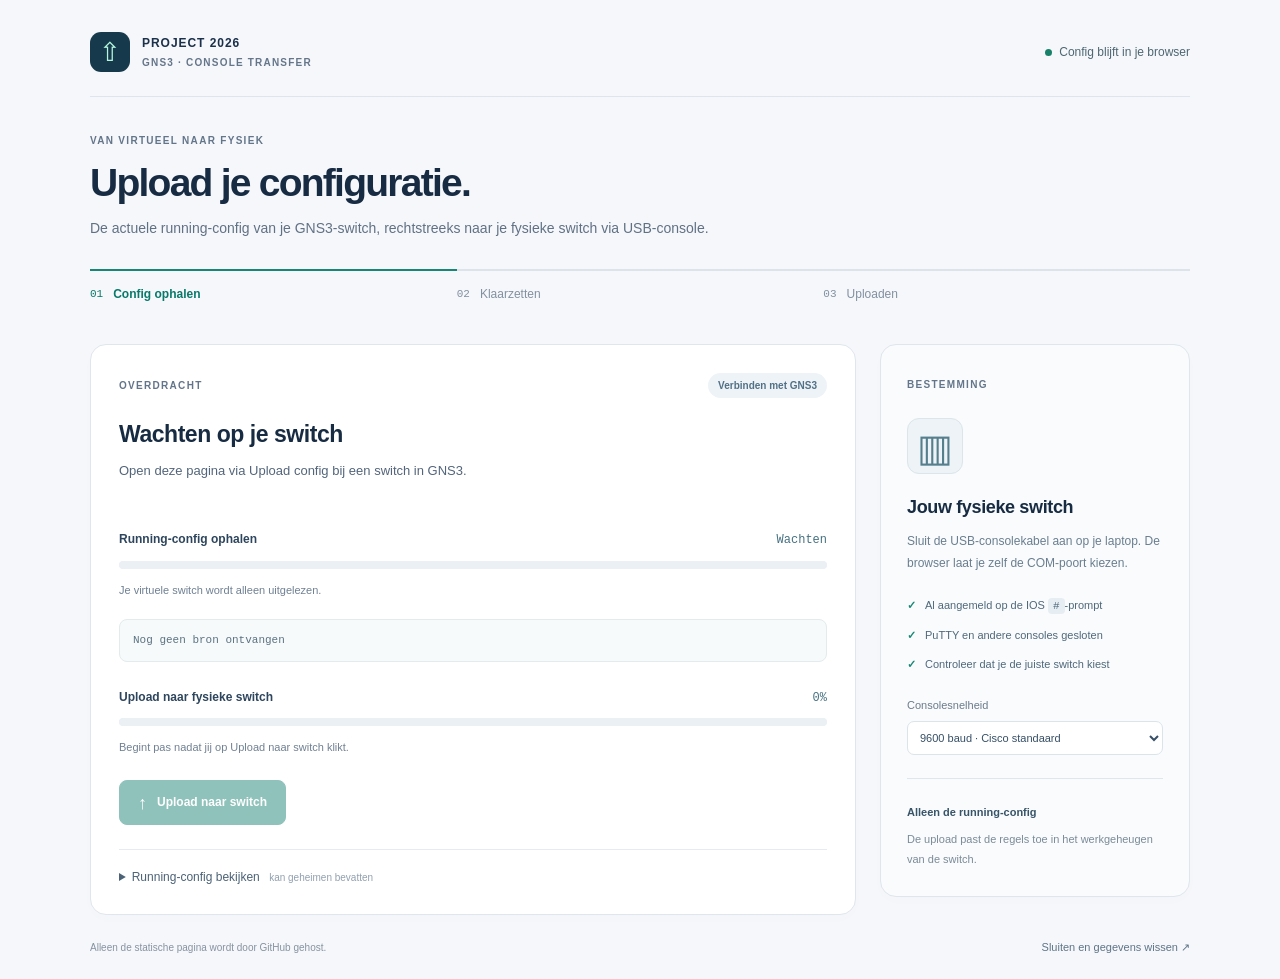
==== index.html @ 98f37f7c "Make switch upload save filtering opt-out" ====
<!doctype html>
<html lang="nl"><head><meta charset="utf-8"><meta http-equiv="Content-Security-Policy" content="default-src 'none'; script-src 'self'; style-src 'self'; connect-src 'none'; img-src 'self'; object-src 'none'; base-uri 'none'; form-action 'none'"><meta name="referrer" content="no-referrer"><meta name="viewport" content="width=device-width,initial-scale=1"><title>Upload config · Project 2026</title><link rel="stylesheet" href="style.css?v=20261119-2"><script type="module" src="upload-page.mjs?v=20261119-2"></script></head>
<body><main class="upload-app" id="app" data-phase="waiting">
<header class="app-header"><a class="app-brand" href="./upload.html"><span class="brand-icon" aria-hidden="true">⇧</span><span>PROJECT 2026<small>GNS3 · CONSOLE TRANSFER</small></span></a><span class="connection-pill"><span></span> Config blijft in je browser</span></header>
<section class="page-heading"><p class="eyebrow">VAN VIRTUEEL NAAR FYSIEK</p><h1>Upload je configuratie.</h1><p class="intro">De actuele running-config van je GNS3-switch, rechtstreeks naar je fysieke switch via USB-console.</p></section>
<ol class="stepper" aria-label="Voortgang"><li id="step-fetch" aria-current="step"><span>01</span> Config ophalen</li><li id="step-ready"><span>02</span> Klaarzetten</li><li id="step-upload"><span>03</span> Uploaden</li></ol>
<div class="transfer-layout"><section class="transfer-card"><div class="card-heading"><span class="eyebrow">OVERDRACHT</span><span id="phase-badge" class="phase-badge">Verbinden met GNS3</span></div><h2 id="name">Wachten op je switch</h2><p id="status" role="status" aria-live="polite">Open deze pagina via Upload config in GNS3.</p>
<div class="save-control" id="save-control" hidden>
<label class="save-option"><input id="hide-save-commands" type="checkbox" checked autocomplete="off" aria-controls="config" aria-describedby="save-upload-note"> Opslagopdrachten uit de config filteren</label>
<p id="save-upload-note" class="progress-note" aria-live="polite"></p>
</div>
<div class="progress-block"><div class="progress-title"><label for="fetch-progress">Running-config ophalen</label><span id="fetch-value">Wachten</span></div><progress id="fetch-progress" max="100" value="0" aria-label="Voortgang ophalen"></progress><p id="fetch-note" class="progress-note">Je virtuele switch wordt alleen uitgelezen.</p></div>
<div class="config-facts" id="detail">Nog geen bron ontvangen</div>
<p id="source-freshness" class="progress-note" hidden>Ontvangen op deze pagina om <time id="received-at"></time> · <span id="source-age"></span></p>
<div class="progress-block upload-block"><div class="progress-title"><label for="upload-progress">Upload naar fysieke switch</label><span id="upload-value">0%</span></div><progress id="upload-progress" max="100" value="0" aria-label="Voortgang uploaden"></progress><p id="upload-note" class="progress-note">Begint pas nadat jij op Upload naar switch klikt.</p></div>
<div class="actions"><button id="send" disabled><span aria-hidden="true">↑</span> Upload naar switch</button><button id="stop" class="secondary danger" hidden>Upload stoppen</button></div><p id="browser-note" class="progress-note"></p>
<details class="config-details"><summary>Running-config bekijken <span>kan geheimen bevatten</span></summary><pre id="config"></pre></details></section>
<aside class="destination-card"><span class="eyebrow">BESTEMMING</span><div class="device-icon" aria-hidden="true">▥</div><h2>Jouw fysieke switch</h2><p>Sluit de USB-consolekabel aan op je laptop. De browser laat je zelf de COM-poort kiezen.</p><ul class="requirements"><li>Al aangemeld op de IOS <code>#</code>-prompt</li><li>PuTTY en andere consoles gesloten</li><li>Controleer dat je de juiste switch kiest</li></ul><label for="baud">Consolesnelheid</label><select id="baud"><option value="9600">9600 baud · Cisco standaard</option><option value="115200">115200 baud</option></select><div class="save-note"><strong id="destination-save-title">Alleen de running-config</strong><p id="destination-save-note">De upload past de regels toe in het werkgeheugen van de switch.</p></div></aside></div>
<footer class="upload-footer"><span>Alleen de statische pagina wordt door GitHub gehost.</span><button id="cancel" class="text">Sluiten en gegevens wissen ↗</button></footer>
</main></body></html>
---- style.css ----
:root{font:16px/1.55 'Segoe UI',Arial,sans-serif;color:#173338;background:#f2f6f4;--accent:#087c70}*{box-sizing:border-box}body{margin:0}main{max-width:1020px;margin:auto;padding:36px 30px}header{display:flex;justify-content:space-between;align-items:center;gap:16px}.brand,.eyebrow{font-size:12px;font-weight:700;letter-spacing:.11em;color:#46736b}.badge{font-size:12px;background:#fff1cf;color:#795a14;padding:5px 11px;border-radius:20px}h1{font-size:36px;letter-spacing:-.035em;margin:26px 0 6px;line-height:1.15}h2{font-size:21px;line-height:1.3;margin:10px 0}p{margin:12px 0}.lead{color:#56716c;font-size:17px;margin-bottom:28px}nav{display:flex;border-bottom:1px solid #ccdcd6;margin-bottom:22px}nav span{flex:1;padding:12px 4px;color:#607670;font-weight:600;font-size:14px}nav [aria-current]{color:var(--accent);border-bottom:3px solid var(--accent)}aside{padding:13px 18px;background:#e0eeea;border-radius:10px;margin-bottom:20px}.columns{display:grid;grid-template-columns:1fr 1fr;gap:20px}.card{background:white;border:1px solid #d8e3de;border-radius:16px;padding:24px;box-shadow:0 4px 20px #193b3005}.apply{margin-top:20px}.actions{display:flex;gap:12px;align-items:center;flex-wrap:wrap;margin-top:20px}button,select{font:inherit;border-radius:8px}button{background:var(--accent);color:#fff;border:1px solid var(--accent);padding:10px 16px;font-weight:600;cursor:pointer}button.secondary{background:#fff;color:#176258;border-color:#a6c8be}button.text{background:transparent;color:#426b64;border:0;padding:10px 0;font-weight:400}button:disabled{opacity:.4;cursor:not-allowed}button:hover:enabled{filter:brightness(.94)}button:focus-visible,summary:focus-visible,input:focus-visible,select:focus-visible{outline:3px solid #edb93c;outline-offset:4px}.muted,footer{color:#657c75;font-size:13px}details{margin-top:16px}summary{cursor:pointer;color:#2f6c60}dl{display:grid;grid-template-columns:110px 1fr;gap:8px;font-size:14px}dt{color:#70827c}dd{margin:0;overflow-wrap:anywhere}.check{display:flex;align-items:flex-start;gap:8px;margin-top:14px;font-size:14px}.check input{margin:5px 0 0;accent-color:var(--accent)}select{border:1px solid #bbcfc6;background:white;padding:6px;max-width:100%}label{font-size:14px}.options{padding-top:12px;border-top:1px solid #e4ece7}progress{display:block;width:100%;height:10px;accent-color:var(--accent);margin-top:24px}pre{white-space:pre-wrap;overflow-wrap:anywhere;background:#163d38;color:#d9f3e8;border-radius:8px;padding:18px;font:13px/1.6 Consolas,monospace;max-height:300px;overflow:auto}footer{padding:24px 0}.launcher{max-width:720px;padding-top:70px}.launcher h1{font-size:46px}.launcher .card{margin-top:32px}.error{color:#a43125}#result{min-height:28px}#portStatus,#checkStatus{font-size:14px}@media(max-width:650px){main{padding:22px 16px}.columns{grid-template-columns:1fr}h1{font-size:30px}.launcher h1{font-size:36px}header{align-items:flex-start;flex-wrap:wrap}.card{padding:20px}nav span{font-size:12px}dl{grid-template-columns:100px 1fr}}

/* Console upload workspace */
body:has(.upload-app){background:#f5f7fa;color:#192c43}.upload-app{max-width:1180px;padding:32px 40px 24px}.upload-app .app-header{border-bottom:1px solid #dfe5ed;padding-bottom:24px}.app-brand{display:flex;align-items:center;gap:12px;text-decoration:none;color:#1b304b;font-size:12px;font-weight:800;letter-spacing:.08em}.app-brand small{display:block;margin-top:2px;color:#65758a;font-size:10px;letter-spacing:.12em}.brand-icon{display:grid;place-items:center;width:40px;height:40px;background:#16394c;color:#b5f7de;border-radius:11px;font-size:26px;font-weight:500}.connection-pill{display:flex;align-items:center;gap:7px;font-size:12px;color:#4e6772}.connection-pill>span{width:7px;height:7px;background:#178269;border-radius:50%}.upload-app .page-heading{margin:36px 0 28px}.upload-app .eyebrow{color:#63758a;font-size:10px;letter-spacing:.13em;font-weight:700}.upload-app h1{font-size:39px;letter-spacing:-.045em;margin:10px 0 12px;font-weight:700;color:#172b43}.upload-app .intro{font-size:14px;color:#617185;max-width:650px;line-height:1.7}.stepper{list-style:none;display:flex;padding:0;margin:0 0 26px;gap:0}.stepper li{flex:1;display:flex;align-items:center;gap:10px;color:#8290a1;font-size:12px;padding:14px 0;border-top:2px solid #dce3eb}.stepper li span{font:11px/1.6 Consolas,monospace}.stepper li[aria-current]{color:#08796a;border-color:#168775;font-weight:700}.transfer-layout{display:grid;grid-template-columns:minmax(0,1fr) 310px;gap:24px;align-items:start}.transfer-card,.destination-card{background:#fff;border:1px solid #dfe6ed;border-radius:16px;padding:28px;box-shadow:0 4px 15px #233b5803}.transfer-card{min-width:0}.card-heading{display:flex;justify-content:space-between;align-items:center;gap:10px;margin-bottom:22px}.phase-badge{font-size:10px;font-weight:600;color:#527187;background:#edf3f7;border-radius:20px;padding:5px 10px}.upload-app h2{font-size:23px;color:#172b43;letter-spacing:-.02em;margin:0 0 10px}.upload-app #status{font-size:13px;color:#53657b;line-height:1.7;min-height:44px;margin:0 0 26px}.progress-title{display:flex;justify-content:space-between;align-items:baseline;gap:12px;font-size:12px;font-weight:600;color:#2d455d}.progress-title label{font-size:12px}.progress-title span{font:12px Consolas,monospace;color:#467182}.upload-app progress{height:8px;border:0;border-radius:20px;overflow:hidden;appearance:none;margin:12px 0;background:#eaf0f4;accent-color:#168775}.upload-app progress::-webkit-progress-bar{background:#eaf0f4;border-radius:20px}.upload-app progress::-webkit-progress-value{background:#168775;border-radius:20px;transition:width .18s}.upload-app progress::-moz-progress-bar{background:#168775;border-radius:20px}.upload-app progress:indeterminate{background:linear-gradient(90deg,#eaf0f4 20%,#65b8a6 50%,#eaf0f4 80%);background-size:200% 100%;animation:loading-bar 1.7s ease-in-out infinite}.upload-app progress:indeterminate::-webkit-progress-bar{background:transparent}.progress-note{font-size:11px;line-height:1.65;color:#708093;margin:9px 0 0}.config-facts{font:11px/1.7 Consolas,monospace;overflow-wrap:anywhere;color:#5b7281;border:1px solid #e3ebed;background:#f7fafb;padding:11px 13px;border-radius:8px;margin:20px 0 26px}.upload-block{padding-top:0}.upload-app .actions{margin-top:24px;gap:10px}.upload-app button{font-size:12px;padding:12px 18px;border-radius:8px;background:#08796a;border-color:#08796a}.upload-app #send{display:flex;gap:10px;align-items:center}.upload-app #send>span{font-size:18px;line-height:1}.upload-app button:disabled{opacity:.45}.upload-app button.danger{background:#fff;border-color:#d6a6a6;color:#9e3333}.upload-app [hidden]{display:none!important}.upload-app .text{background:none;border:0;color:#5e7488;padding:0;font-size:11px;font-weight:400}.config-details{border-top:1px solid #e6ebf1;padding-top:18px;margin-top:24px}.config-details summary{font-size:12px;color:#4c6277}.config-details summary span{color:#91a0af;font-size:10px;margin-left:6px}.upload-app pre{background:#152b3b;color:#d6e6e7;font-size:11px;line-height:1.7;border-radius:8px;margin:14px 0 0}.destination-card{background:#f9fbfc;padding:26px}.device-icon{display:grid;place-items:center;border:1px solid #dbe5eb;border-radius:12px;width:56px;height:56px;color:#557f8d;background:#edf3f6;font-size:38px;margin:22px 0}.destination-card h2{font-size:18px}.destination-card>p{font-size:12px;line-height:1.8;color:#6a7e90}.requirements{list-style:none;padding:0;margin:22px 0;color:#50687c;font-size:11px;line-height:1.8}.requirements li{position:relative;padding-left:18px;margin:9px 0}.requirements li:before{content:'✓';position:absolute;left:0;color:#178775;font-weight:700}.upload-app code{background:#e7eef3;padding:2px 5px;border-radius:4px}.destination-card label{display:block;font-size:11px;color:#6a7b8c;margin-bottom:7px}.destination-card select{width:100%;font-size:11px;color:#364f66;padding:9px 8px;border-color:#dbe4eb;border-radius:7px}.save-note{border-top:1px solid #dfe7ec;margin-top:23px;padding-top:20px}.save-note strong{font-size:11px;color:#385469;font-weight:600}.save-note p{font-size:11px;line-height:1.8;color:#7b8b99;margin:7px 0 0}.upload-footer{display:flex;justify-content:space-between;align-items:center;gap:14px;margin-top:22px;font-size:10px;color:#8693a1;padding:0}.upload-app[data-phase="done"] .phase-badge,.upload-app[data-phase="ready"] .phase-badge{color:#08796a;background:#e8f5ef}.upload-app[data-phase="error"] .phase-badge,.upload-app[data-phase="stopped"] .phase-badge{color:#9b4531;background:#fcf0e8}.upload-app[data-phase="error"] #status,.upload-app[data-phase="stopped"] #status{color:#94452f}@keyframes loading-bar{to{background-position:-200% 0}}@media(prefers-reduced-motion:reduce){.upload-app progress:indeterminate{animation:none}.upload-app progress::-webkit-progress-value{transition:none}}@media(max-width:850px){.transfer-layout{grid-template-columns:1fr 270px;gap:16px}.upload-app{padding:26px 24px}.transfer-card,.destination-card{padding:22px}}@media(max-width:680px){.upload-app{padding:22px 18px}.upload-app .app-header{gap:14px}.connection-pill{font-size:10px}.upload-app h1{font-size:31px}.upload-app .page-heading{margin:28px 0 24px}.upload-app .intro{font-size:13px}.transfer-layout{grid-template-columns:1fr}.transfer-card{padding:23px 20px}.destination-card{padding:22px}.stepper li{font-size:10px;gap:6px}.upload-footer{align-items:flex-start;flex-direction:column;gap:12px}.card-heading{gap:8px}.phase-badge{font-size:9px}.config-details summary span{display:block;margin-left:14px;margin-top:5px}}

.upload-app #source-freshness{margin:-17px 0 24px;font-size:10px;color:#708093}.upload-app #received-at{font-variant-numeric:tabular-nums}

.upload-app #fetch-progress::-webkit-progress-value{transition:none}

.save-control{margin:-12px 0 18px;padding:10px 13px;border:1px solid #e3ebed;border-radius:8px;background:#f7fafb}
.save-option{display:flex;align-items:center;gap:8px;font-size:13px;font-weight:600;color:#2d455d;cursor:pointer}
.save-option input{width:16px;height:16px;margin:0;flex:none;accent-color:#08796a}
.save-control .progress-note{margin:4px 0 0 24px}
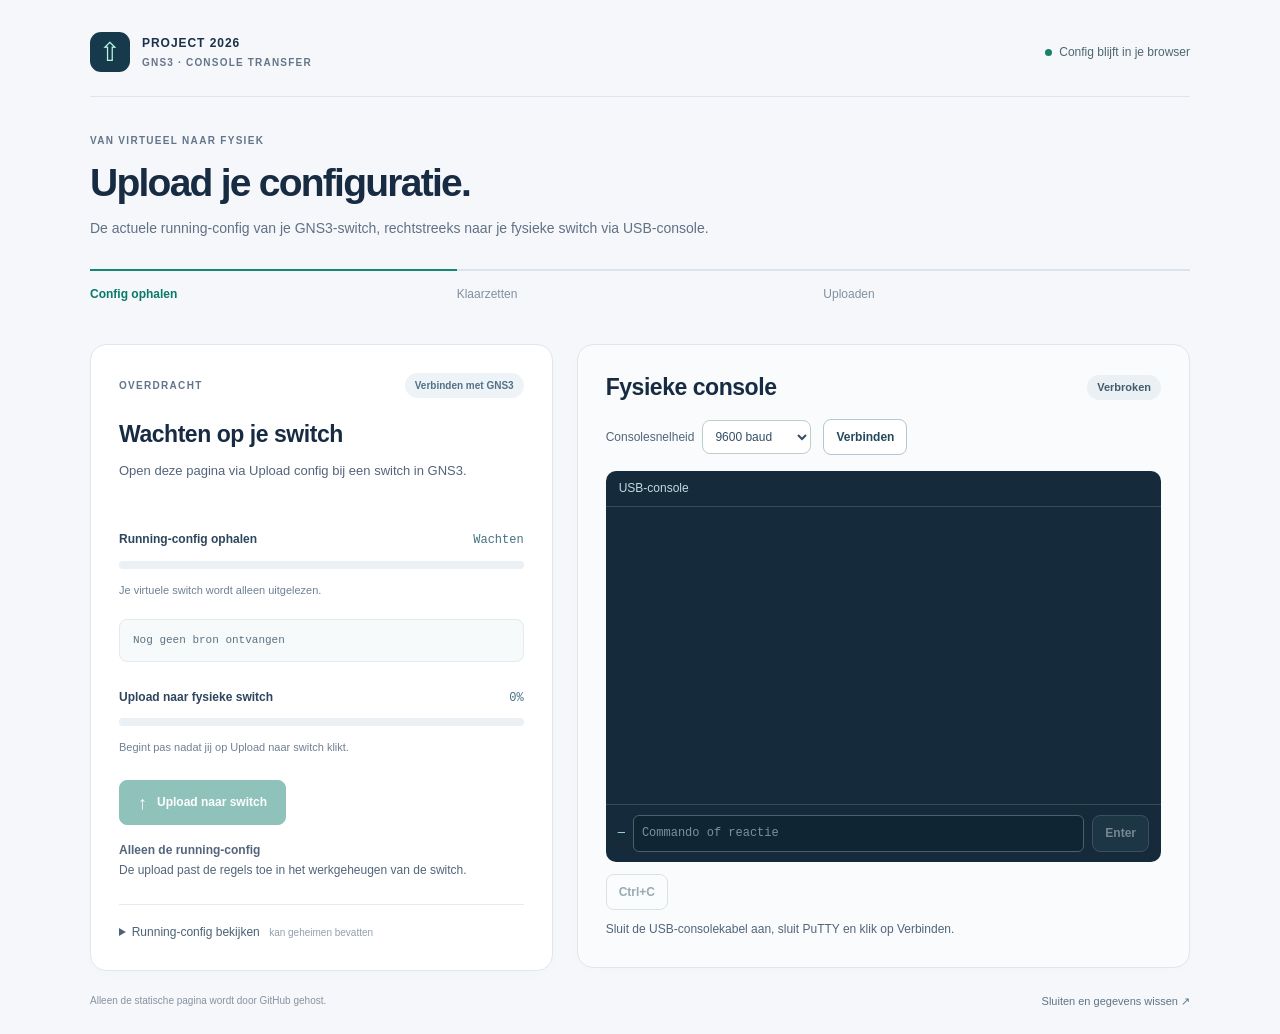
==== commit 858a8505: "Add live physical console to configuration uploads" ====
--- a/index.html
+++ b/index.html
@@ -1,10 +1,10 @@
 <!doctype html>
-<html lang="nl"><head><meta charset="utf-8"><meta http-equiv="Content-Security-Policy" content="default-src 'none'; script-src 'self'; style-src 'self'; connect-src 'none'; img-src 'self'; object-src 'none'; base-uri 'none'; form-action 'none'"><meta name="referrer" content="no-referrer"><meta name="viewport" content="width=device-width,initial-scale=1"><title>Upload config · Project 2026</title><link rel="stylesheet" href="style.css?v=20261119-2"><script type="module" src="upload-page.mjs?v=20261119-2"></script></head>
+<html lang="nl"><head><meta charset="utf-8"><meta http-equiv="Content-Security-Policy" content="default-src 'none'; script-src 'self'; style-src 'self'; connect-src 'none'; img-src 'self'; object-src 'none'; base-uri 'none'; form-action 'none'"><meta name="referrer" content="no-referrer"><meta name="viewport" content="width=device-width,initial-scale=1"><title>Upload config · Project 2026</title><link rel="stylesheet" href="style.css?v=20261122-1"><script type="module" src="upload-page.mjs?v=20261122-1"></script></head>
 <body><main class="upload-app" id="app" data-phase="waiting">
 <header class="app-header"><a class="app-brand" href="./upload.html"><span class="brand-icon" aria-hidden="true">⇧</span><span>PROJECT 2026<small>GNS3 · CONSOLE TRANSFER</small></span></a><span class="connection-pill"><span></span> Config blijft in je browser</span></header>
 <section class="page-heading"><p class="eyebrow">VAN VIRTUEEL NAAR FYSIEK</p><h1>Upload je configuratie.</h1><p class="intro">De actuele running-config van je GNS3-switch, rechtstreeks naar je fysieke switch via USB-console.</p></section>
-<ol class="stepper" aria-label="Voortgang"><li id="step-fetch" aria-current="step"><span>01</span> Config ophalen</li><li id="step-ready"><span>02</span> Klaarzetten</li><li id="step-upload"><span>03</span> Uploaden</li></ol>
-<div class="transfer-layout"><section class="transfer-card"><div class="card-heading"><span class="eyebrow">OVERDRACHT</span><span id="phase-badge" class="phase-badge">Verbinden met GNS3</span></div><h2 id="name">Wachten op je switch</h2><p id="status" role="status" aria-live="polite">Open deze pagina via Upload config in GNS3.</p>
+<ol class="stepper" aria-label="Voortgang"><li id="step-fetch" aria-current="step">Config ophalen</li><li id="step-ready">Klaarzetten</li><li id="step-upload">Uploaden</li></ol>
+<div class="transfer-layout"><section class="transfer-card" aria-label="Overdracht"><div class="card-heading"><span class="eyebrow">OVERDRACHT</span><span id="phase-badge" class="phase-badge">Verbinden met GNS3</span></div><h2 id="name">Wachten op je switch</h2><p id="status" role="status" aria-live="polite">Open deze pagina via Upload config in GNS3.</p>
 <div class="save-control" id="save-control" hidden>
 <label class="save-option"><input id="hide-save-commands" type="checkbox" checked autocomplete="off" aria-controls="config" aria-describedby="save-upload-note"> Opslagopdrachten uit de config filteren</label>
 <p id="save-upload-note" class="progress-note" aria-live="polite"></p>
@@ -14,7 +14,35 @@
 <p id="source-freshness" class="progress-note" hidden>Ontvangen op deze pagina om <time id="received-at"></time> · <span id="source-age"></span></p>
 <div class="progress-block upload-block"><div class="progress-title"><label for="upload-progress">Upload naar fysieke switch</label><span id="upload-value">0%</span></div><progress id="upload-progress" max="100" value="0" aria-label="Voortgang uploaden"></progress><p id="upload-note" class="progress-note">Begint pas nadat jij op Upload naar switch klikt.</p></div>
 <div class="actions"><button id="send" disabled><span aria-hidden="true">↑</span> Upload naar switch</button><button id="stop" class="secondary danger" hidden>Upload stoppen</button></div><p id="browser-note" class="progress-note"></p>
+<div class="save-note"><strong id="destination-save-title">Alleen de running-config</strong><p id="destination-save-note">De upload past de regels toe in het werkgeheugen van de switch.</p></div>
 <details class="config-details"><summary>Running-config bekijken <span>kan geheimen bevatten</span></summary><pre id="config"></pre></details></section>
-<aside class="destination-card"><span class="eyebrow">BESTEMMING</span><div class="device-icon" aria-hidden="true">▥</div><h2>Jouw fysieke switch</h2><p>Sluit de USB-consolekabel aan op je laptop. De browser laat je zelf de COM-poort kiezen.</p><ul class="requirements"><li>Al aangemeld op de IOS <code>#</code>-prompt</li><li>PuTTY en andere consoles gesloten</li><li>Controleer dat je de juiste switch kiest</li></ul><label for="baud">Consolesnelheid</label><select id="baud"><option value="9600">9600 baud · Cisco standaard</option><option value="115200">115200 baud</option></select><div class="save-note"><strong id="destination-save-title">Alleen de running-config</strong><p id="destination-save-note">De upload past de regels toe in het werkgeheugen van de switch.</p></div></aside></div>
+<section class="console-panel" aria-labelledby="console-title">
+  <div class="console-heading">
+    <h2 id="console-title">Fysieke console</h2>
+    <span id="console-state" class="console-state">Niet verbonden</span>
+  </div>
+  <div class="console-connection">
+    <label for="baud">Consolesnelheid
+      <select id="baud"><option value="9600">9600 baud</option><option value="115200">115200 baud</option></select>
+    </label>
+    <button id="console-connect" class="secondary" type="button">Verbinden</button>
+  </div>
+  <div class="console-terminal">
+    <div class="console-terminal-header"><span>USB-console</span><span id="console-mode">Inactief</span></div>
+    <pre id="console-output" role="region" aria-label="Console-uitvoer" tabindex="0"></pre>
+    <form id="console-form" class="console-command" aria-label="Console-invoer versturen">
+      <span id="console-prompt" class="console-prompt">—</span>
+      <label class="visually-hidden" for="console-input">Console-invoer</label>
+      <input id="console-input" type="text" aria-describedby="console-prompt console-mode" placeholder="Commando of reactie" autocomplete="off" autocapitalize="off" spellcheck="false" disabled>
+      <button id="console-enter" type="submit" disabled>Enter</button>
+    </form>
+  </div>
+  <div class="console-shortcuts">
+    <button id="console-more" class="secondary" type="button" hidden>Volgende pagina (spatie)</button>
+    <button id="console-interrupt" class="secondary" type="button" aria-label="Opdracht onderbreken (Ctrl+C)" disabled>Ctrl+C</button>
+  </div>
+  <p id="console-message" class="console-message" role="status" aria-live="polite">Sluit de USB-consolekabel aan, sluit PuTTY en klik op Verbinden.</p>
+</section>
+</div>
 <footer class="upload-footer"><span>Alleen de statische pagina wordt door GitHub gehost.</span><button id="cancel" class="text">Sluiten en gegevens wissen ↗</button></footer>
 </main></body></html>
--- a/style.css
+++ b/style.css
@@ -1,7 +1,7 @@
 :root{font:16px/1.55 'Segoe UI',Arial,sans-serif;color:#173338;background:#f2f6f4;--accent:#087c70}*{box-sizing:border-box}body{margin:0}main{max-width:1020px;margin:auto;padding:36px 30px}header{display:flex;justify-content:space-between;align-items:center;gap:16px}.brand,.eyebrow{font-size:12px;font-weight:700;letter-spacing:.11em;color:#46736b}.badge{font-size:12px;background:#fff1cf;color:#795a14;padding:5px 11px;border-radius:20px}h1{font-size:36px;letter-spacing:-.035em;margin:26px 0 6px;line-height:1.15}h2{font-size:21px;line-height:1.3;margin:10px 0}p{margin:12px 0}.lead{color:#56716c;font-size:17px;margin-bottom:28px}nav{display:flex;border-bottom:1px solid #ccdcd6;margin-bottom:22px}nav span{flex:1;padding:12px 4px;color:#607670;font-weight:600;font-size:14px}nav [aria-current]{color:var(--accent);border-bottom:3px solid var(--accent)}aside{padding:13px 18px;background:#e0eeea;border-radius:10px;margin-bottom:20px}.columns{display:grid;grid-template-columns:1fr 1fr;gap:20px}.card{background:white;border:1px solid #d8e3de;border-radius:16px;padding:24px;box-shadow:0 4px 20px #193b3005}.apply{margin-top:20px}.actions{display:flex;gap:12px;align-items:center;flex-wrap:wrap;margin-top:20px}button,select{font:inherit;border-radius:8px}button{background:var(--accent);color:#fff;border:1px solid var(--accent);padding:10px 16px;font-weight:600;cursor:pointer}button.secondary{background:#fff;color:#176258;border-color:#a6c8be}button.text{background:transparent;color:#426b64;border:0;padding:10px 0;font-weight:400}button:disabled{opacity:.4;cursor:not-allowed}button:hover:enabled{filter:brightness(.94)}button:focus-visible,summary:focus-visible,input:focus-visible,select:focus-visible{outline:3px solid #edb93c;outline-offset:4px}.muted,footer{color:#657c75;font-size:13px}details{margin-top:16px}summary{cursor:pointer;color:#2f6c60}dl{display:grid;grid-template-columns:110px 1fr;gap:8px;font-size:14px}dt{color:#70827c}dd{margin:0;overflow-wrap:anywhere}.check{display:flex;align-items:flex-start;gap:8px;margin-top:14px;font-size:14px}.check input{margin:5px 0 0;accent-color:var(--accent)}select{border:1px solid #bbcfc6;background:white;padding:6px;max-width:100%}label{font-size:14px}.options{padding-top:12px;border-top:1px solid #e4ece7}progress{display:block;width:100%;height:10px;accent-color:var(--accent);margin-top:24px}pre{white-space:pre-wrap;overflow-wrap:anywhere;background:#163d38;color:#d9f3e8;border-radius:8px;padding:18px;font:13px/1.6 Consolas,monospace;max-height:300px;overflow:auto}footer{padding:24px 0}.launcher{max-width:720px;padding-top:70px}.launcher h1{font-size:46px}.launcher .card{margin-top:32px}.error{color:#a43125}#result{min-height:28px}#portStatus,#checkStatus{font-size:14px}@media(max-width:650px){main{padding:22px 16px}.columns{grid-template-columns:1fr}h1{font-size:30px}.launcher h1{font-size:36px}header{align-items:flex-start;flex-wrap:wrap}.card{padding:20px}nav span{font-size:12px}dl{grid-template-columns:100px 1fr}}
 
 /* Console upload workspace */
-body:has(.upload-app){background:#f5f7fa;color:#192c43}.upload-app{max-width:1180px;padding:32px 40px 24px}.upload-app .app-header{border-bottom:1px solid #dfe5ed;padding-bottom:24px}.app-brand{display:flex;align-items:center;gap:12px;text-decoration:none;color:#1b304b;font-size:12px;font-weight:800;letter-spacing:.08em}.app-brand small{display:block;margin-top:2px;color:#65758a;font-size:10px;letter-spacing:.12em}.brand-icon{display:grid;place-items:center;width:40px;height:40px;background:#16394c;color:#b5f7de;border-radius:11px;font-size:26px;font-weight:500}.connection-pill{display:flex;align-items:center;gap:7px;font-size:12px;color:#4e6772}.connection-pill>span{width:7px;height:7px;background:#178269;border-radius:50%}.upload-app .page-heading{margin:36px 0 28px}.upload-app .eyebrow{color:#63758a;font-size:10px;letter-spacing:.13em;font-weight:700}.upload-app h1{font-size:39px;letter-spacing:-.045em;margin:10px 0 12px;font-weight:700;color:#172b43}.upload-app .intro{font-size:14px;color:#617185;max-width:650px;line-height:1.7}.stepper{list-style:none;display:flex;padding:0;margin:0 0 26px;gap:0}.stepper li{flex:1;display:flex;align-items:center;gap:10px;color:#8290a1;font-size:12px;padding:14px 0;border-top:2px solid #dce3eb}.stepper li span{font:11px/1.6 Consolas,monospace}.stepper li[aria-current]{color:#08796a;border-color:#168775;font-weight:700}.transfer-layout{display:grid;grid-template-columns:minmax(0,1fr) 310px;gap:24px;align-items:start}.transfer-card,.destination-card{background:#fff;border:1px solid #dfe6ed;border-radius:16px;padding:28px;box-shadow:0 4px 15px #233b5803}.transfer-card{min-width:0}.card-heading{display:flex;justify-content:space-between;align-items:center;gap:10px;margin-bottom:22px}.phase-badge{font-size:10px;font-weight:600;color:#527187;background:#edf3f7;border-radius:20px;padding:5px 10px}.upload-app h2{font-size:23px;color:#172b43;letter-spacing:-.02em;margin:0 0 10px}.upload-app #status{font-size:13px;color:#53657b;line-height:1.7;min-height:44px;margin:0 0 26px}.progress-title{display:flex;justify-content:space-between;align-items:baseline;gap:12px;font-size:12px;font-weight:600;color:#2d455d}.progress-title label{font-size:12px}.progress-title span{font:12px Consolas,monospace;color:#467182}.upload-app progress{height:8px;border:0;border-radius:20px;overflow:hidden;appearance:none;margin:12px 0;background:#eaf0f4;accent-color:#168775}.upload-app progress::-webkit-progress-bar{background:#eaf0f4;border-radius:20px}.upload-app progress::-webkit-progress-value{background:#168775;border-radius:20px;transition:width .18s}.upload-app progress::-moz-progress-bar{background:#168775;border-radius:20px}.upload-app progress:indeterminate{background:linear-gradient(90deg,#eaf0f4 20%,#65b8a6 50%,#eaf0f4 80%);background-size:200% 100%;animation:loading-bar 1.7s ease-in-out infinite}.upload-app progress:indeterminate::-webkit-progress-bar{background:transparent}.progress-note{font-size:11px;line-height:1.65;color:#708093;margin:9px 0 0}.config-facts{font:11px/1.7 Consolas,monospace;overflow-wrap:anywhere;color:#5b7281;border:1px solid #e3ebed;background:#f7fafb;padding:11px 13px;border-radius:8px;margin:20px 0 26px}.upload-block{padding-top:0}.upload-app .actions{margin-top:24px;gap:10px}.upload-app button{font-size:12px;padding:12px 18px;border-radius:8px;background:#08796a;border-color:#08796a}.upload-app #send{display:flex;gap:10px;align-items:center}.upload-app #send>span{font-size:18px;line-height:1}.upload-app button:disabled{opacity:.45}.upload-app button.danger{background:#fff;border-color:#d6a6a6;color:#9e3333}.upload-app [hidden]{display:none!important}.upload-app .text{background:none;border:0;color:#5e7488;padding:0;font-size:11px;font-weight:400}.config-details{border-top:1px solid #e6ebf1;padding-top:18px;margin-top:24px}.config-details summary{font-size:12px;color:#4c6277}.config-details summary span{color:#91a0af;font-size:10px;margin-left:6px}.upload-app pre{background:#152b3b;color:#d6e6e7;font-size:11px;line-height:1.7;border-radius:8px;margin:14px 0 0}.destination-card{background:#f9fbfc;padding:26px}.device-icon{display:grid;place-items:center;border:1px solid #dbe5eb;border-radius:12px;width:56px;height:56px;color:#557f8d;background:#edf3f6;font-size:38px;margin:22px 0}.destination-card h2{font-size:18px}.destination-card>p{font-size:12px;line-height:1.8;color:#6a7e90}.requirements{list-style:none;padding:0;margin:22px 0;color:#50687c;font-size:11px;line-height:1.8}.requirements li{position:relative;padding-left:18px;margin:9px 0}.requirements li:before{content:'✓';position:absolute;left:0;color:#178775;font-weight:700}.upload-app code{background:#e7eef3;padding:2px 5px;border-radius:4px}.destination-card label{display:block;font-size:11px;color:#6a7b8c;margin-bottom:7px}.destination-card select{width:100%;font-size:11px;color:#364f66;padding:9px 8px;border-color:#dbe4eb;border-radius:7px}.save-note{border-top:1px solid #dfe7ec;margin-top:23px;padding-top:20px}.save-note strong{font-size:11px;color:#385469;font-weight:600}.save-note p{font-size:11px;line-height:1.8;color:#7b8b99;margin:7px 0 0}.upload-footer{display:flex;justify-content:space-between;align-items:center;gap:14px;margin-top:22px;font-size:10px;color:#8693a1;padding:0}.upload-app[data-phase="done"] .phase-badge,.upload-app[data-phase="ready"] .phase-badge{color:#08796a;background:#e8f5ef}.upload-app[data-phase="error"] .phase-badge,.upload-app[data-phase="stopped"] .phase-badge{color:#9b4531;background:#fcf0e8}.upload-app[data-phase="error"] #status,.upload-app[data-phase="stopped"] #status{color:#94452f}@keyframes loading-bar{to{background-position:-200% 0}}@media(prefers-reduced-motion:reduce){.upload-app progress:indeterminate{animation:none}.upload-app progress::-webkit-progress-value{transition:none}}@media(max-width:850px){.transfer-layout{grid-template-columns:1fr 270px;gap:16px}.upload-app{padding:26px 24px}.transfer-card,.destination-card{padding:22px}}@media(max-width:680px){.upload-app{padding:22px 18px}.upload-app .app-header{gap:14px}.connection-pill{font-size:10px}.upload-app h1{font-size:31px}.upload-app .page-heading{margin:28px 0 24px}.upload-app .intro{font-size:13px}.transfer-layout{grid-template-columns:1fr}.transfer-card{padding:23px 20px}.destination-card{padding:22px}.stepper li{font-size:10px;gap:6px}.upload-footer{align-items:flex-start;flex-direction:column;gap:12px}.card-heading{gap:8px}.phase-badge{font-size:9px}.config-details summary span{display:block;margin-left:14px;margin-top:5px}}
+body:has(.upload-app){background:#f5f7fa;color:#192c43}.upload-app{max-width:1180px;padding:32px 40px 24px}.upload-app .app-header{border-bottom:1px solid #dfe5ed;padding-bottom:24px}.app-brand{display:flex;align-items:center;gap:12px;text-decoration:none;color:#1b304b;font-size:12px;font-weight:800;letter-spacing:.08em}.app-brand small{display:block;margin-top:2px;color:#65758a;font-size:10px;letter-spacing:.12em}.brand-icon{display:grid;place-items:center;width:40px;height:40px;background:#16394c;color:#b5f7de;border-radius:11px;font-size:26px;font-weight:500}.connection-pill{display:flex;align-items:center;gap:7px;font-size:12px;color:#4e6772}.connection-pill>span{width:7px;height:7px;background:#178269;border-radius:50%}.upload-app .page-heading{margin:36px 0 28px}.upload-app .eyebrow{color:#63758a;font-size:10px;letter-spacing:.13em;font-weight:700}.upload-app h1{font-size:39px;letter-spacing:-.045em;margin:10px 0 12px;font-weight:700;color:#172b43}.upload-app .intro{font-size:14px;color:#617185;max-width:650px;line-height:1.7}.stepper{list-style:none;display:flex;padding:0;margin:0 0 26px;gap:0}.stepper li{flex:1;display:flex;align-items:center;gap:10px;color:#8290a1;font-size:12px;padding:14px 0;border-top:2px solid #dce3eb}.stepper li[aria-current]{color:#08796a;border-color:#168775;font-weight:700}.transfer-layout{display:grid;grid-template-columns:minmax(0,.86fr) minmax(0,1.14fr);gap:24px;align-items:start}.transfer-card,.console-panel{background:#fff;border:1px solid #dfe6ed;border-radius:16px;padding:28px;box-shadow:0 4px 15px #233b5803}.transfer-card,.console-panel{min-width:0}.card-heading{display:flex;justify-content:space-between;align-items:center;gap:10px;margin-bottom:22px}.phase-badge{font-size:10px;font-weight:600;color:#527187;background:#edf3f7;border-radius:20px;padding:5px 10px}.upload-app h2{font-size:23px;color:#172b43;letter-spacing:-.02em;margin:0 0 10px}.upload-app #status{font-size:13px;color:#53657b;line-height:1.7;min-height:44px;margin:0 0 26px}.progress-title{display:flex;justify-content:space-between;align-items:baseline;gap:12px;font-size:12px;font-weight:600;color:#2d455d}.progress-title label{font-size:12px}.progress-title span{font:12px Consolas,monospace;color:#467182}.upload-app progress{height:8px;border:0;border-radius:20px;overflow:hidden;appearance:none;margin:12px 0;background:#eaf0f4;accent-color:#168775}.upload-app progress::-webkit-progress-bar{background:#eaf0f4;border-radius:20px}.upload-app progress::-webkit-progress-value{background:#168775;border-radius:20px;transition:width .18s}.upload-app progress::-moz-progress-bar{background:#168775;border-radius:20px}.upload-app progress:indeterminate{background:linear-gradient(90deg,#eaf0f4 20%,#65b8a6 50%,#eaf0f4 80%);background-size:200% 100%;animation:loading-bar 1.7s ease-in-out infinite}.upload-app progress:indeterminate::-webkit-progress-bar{background:transparent}.progress-note{font-size:11px;line-height:1.65;color:#708093;margin:9px 0 0}.config-facts{font:11px/1.7 Consolas,monospace;overflow-wrap:anywhere;color:#5b7281;border:1px solid #e3ebed;background:#f7fafb;padding:11px 13px;border-radius:8px;margin:20px 0 26px}.upload-block{padding-top:0}.upload-app .actions{margin-top:24px;gap:10px}.upload-app button{font-size:12px;padding:12px 18px;border-radius:8px;background:#08796a;border-color:#08796a}.upload-app #send{display:flex;gap:10px;align-items:center}.upload-app #send>span{font-size:18px;line-height:1}.upload-app button:disabled{opacity:.45}.upload-app button.danger{background:#fff;border-color:#d6a6a6;color:#9e3333}.upload-app [hidden]{display:none!important}.upload-app .text{background:none;border:0;color:#5e7488;padding:0;font-size:11px;font-weight:400}.config-details{border-top:1px solid #e6ebf1;padding-top:18px;margin-top:24px}.config-details summary{font-size:12px;color:#4c6277}.config-details summary span{color:#91a0af;font-size:10px;margin-left:6px}.upload-app pre{background:#152b3b;color:#d6e6e7;font-size:11px;line-height:1.7;border-radius:8px;margin:14px 0 0}.upload-app code{background:#e7eef3;padding:2px 5px;border-radius:4px}.upload-footer{display:flex;justify-content:space-between;align-items:center;gap:14px;margin-top:22px;font-size:10px;color:#8693a1;padding:0}.upload-app[data-phase="done"] .phase-badge,.upload-app[data-phase="ready"] .phase-badge{color:#08796a;background:#e8f5ef}.upload-app[data-phase="error"] .phase-badge,.upload-app[data-phase="stopped"] .phase-badge{color:#9b4531;background:#fcf0e8}.upload-app[data-phase="error"] #status,.upload-app[data-phase="stopped"] #status{color:#94452f}@keyframes loading-bar{to{background-position:-200% 0}}@media(prefers-reduced-motion:reduce){.upload-app progress:indeterminate{animation:none}.upload-app progress::-webkit-progress-value{transition:none}}@media(max-width:850px){.transfer-layout{gap:16px}.upload-app{padding:26px 24px}.transfer-card,.console-panel{padding:22px}}@media(max-width:760px){.upload-app{padding:22px 18px}.upload-app .app-header{gap:14px}.connection-pill{font-size:10px}.upload-app h1{font-size:31px}.upload-app .page-heading{margin:28px 0 24px}.upload-app .intro{font-size:13px}.transfer-layout{grid-template-columns:minmax(0,1fr)}.transfer-card,.console-panel{padding:22px 20px}.stepper li{font-size:10px;gap:6px}.upload-footer{align-items:flex-start;flex-direction:column;gap:12px}.card-heading{gap:8px}.phase-badge{font-size:9px}.config-details summary span{display:block;margin-left:14px;margin-top:5px}}
 
 .upload-app #source-freshness{margin:-17px 0 24px;font-size:10px;color:#708093}.upload-app #received-at{font-variant-numeric:tabular-nums}
 
@@ -11,3 +11,203 @@
 .save-option{display:flex;align-items:center;gap:8px;font-size:13px;font-weight:600;color:#2d455d;cursor:pointer}
 .save-option input{width:16px;height:16px;margin:0;flex:none;accent-color:#08796a}
 .save-control .progress-note{margin:4px 0 0 24px}
+
+/* Physical console */
+.console-panel {
+  background: #f9fbfc;
+}
+
+.console-heading,
+.console-connection,
+.console-terminal-header,
+.console-shortcuts {
+  display: flex;
+  align-items: center;
+  flex-wrap: wrap;
+  gap: 8px 12px;
+}
+
+.console-heading,
+.console-terminal-header {
+  justify-content: space-between;
+}
+
+.console-heading h2 {
+  margin: 0;
+}
+
+.console-state {
+  padding: 4px 10px;
+  border-radius: 20px;
+  background: #eaf0f4;
+  color: #435b6d;
+  font-size: 11px;
+  font-weight: 600;
+}
+
+.upload-app[data-port-state="open"] .console-state {
+  background: #e8f5ef;
+  color: #086757;
+}
+
+.console-connection {
+  margin: 16px 0;
+}
+
+.console-connection label {
+  display: flex;
+  align-items: center;
+  flex-wrap: wrap;
+  gap: 8px;
+  color: #52657a;
+  font-size: 12px;
+}
+
+.console-connection select {
+  padding: 8px;
+  color: #344d63;
+  font-variant-numeric: tabular-nums;
+}
+
+.upload-app .console-panel button.secondary {
+  padding: 8px 12px;
+  border-color: #b2c7d2;
+  background: #fff;
+  color: #25495c;
+}
+
+.console-terminal {
+  overflow: hidden;
+  border-radius: 10px;
+  background: #152b3b;
+  color: #deedf2;
+  color-scheme: dark;
+}
+
+.console-terminal-header {
+  padding: 8px 13px;
+  border-bottom: 1px solid #ffffff26;
+  font-size: 12px;
+  color: #c4d8e4;
+}
+
+.upload-app #console-output {
+  height: clamp(210px, 33vh, 340px);
+  max-height: none;
+  margin: 0;
+  padding: 12px 13px;
+  border-radius: 0;
+  overflow: auto;
+  color: #deedf2;
+  font: 12px/1.6 Consolas, 'Courier New', monospace;
+  white-space: pre;
+  overflow-wrap: normal;
+}
+
+#console-output:focus-visible {
+  outline: 2px solid #edb93c;
+  outline-offset: -3px;
+}
+
+.console-command {
+  display: grid;
+  grid-template-columns: fit-content(35%) minmax(0, 1fr) auto;
+  align-items: center;
+  gap: 8px;
+  padding: 10px 12px;
+  border-top: 1px solid #ffffff26;
+}
+
+.console-prompt,
+.console-command input {
+  font: 12px/1.5 Consolas, 'Courier New', monospace;
+}
+
+.console-prompt {
+  overflow-wrap: anywhere;
+  color: #aee9d5;
+}
+
+.console-command input {
+  width: 100%;
+  min-width: 0;
+  min-height: 37px;
+  padding: 6px 8px;
+  border: 1px solid #687c8c;
+  border-radius: 6px;
+  background: #0e2230;
+  color: #edf6f8;
+}
+
+.console-command input::placeholder {
+  color: #b3c6d3;
+}
+
+.console-command input:disabled {
+  opacity: .65;
+}
+
+.upload-app .console-command button {
+  padding: 8px 12px;
+  border-color: #687c8c;
+  background: #284656;
+  color: #edf6f8;
+}
+
+.console-shortcuts {
+  margin-top: 12px;
+}
+
+.console-message {
+  margin: 10px 0 0;
+  color: #52657a;
+  font-size: 12px;
+  overflow-wrap: anywhere;
+}
+
+.console-message.error {
+  color: #94452f;
+}
+
+.save-note {
+  margin-top: 16px;
+  color: #53657b;
+  font-size: 12px;
+}
+
+.save-note p {
+  margin: 2px 0 0;
+}
+
+.visually-hidden {
+  position: absolute;
+  width: 1px;
+  height: 1px;
+  padding: 0;
+  margin: -1px;
+  overflow: hidden;
+  clip-path: inset(50%);
+  white-space: nowrap;
+}
+
+@media (max-width: 450px) {
+  .console-command {
+    grid-template-columns: minmax(0, 1fr) auto;
+  }
+
+  .console-prompt {
+    grid-column: 1 / -1;
+  }
+}
+
+@media (pointer: coarse) {
+  .console-connection select,
+  .upload-app .console-panel button,
+  .console-command input {
+    min-height: 44px;
+  }
+
+  .console-command input {
+    font-size: 16px;
+  }
+}
